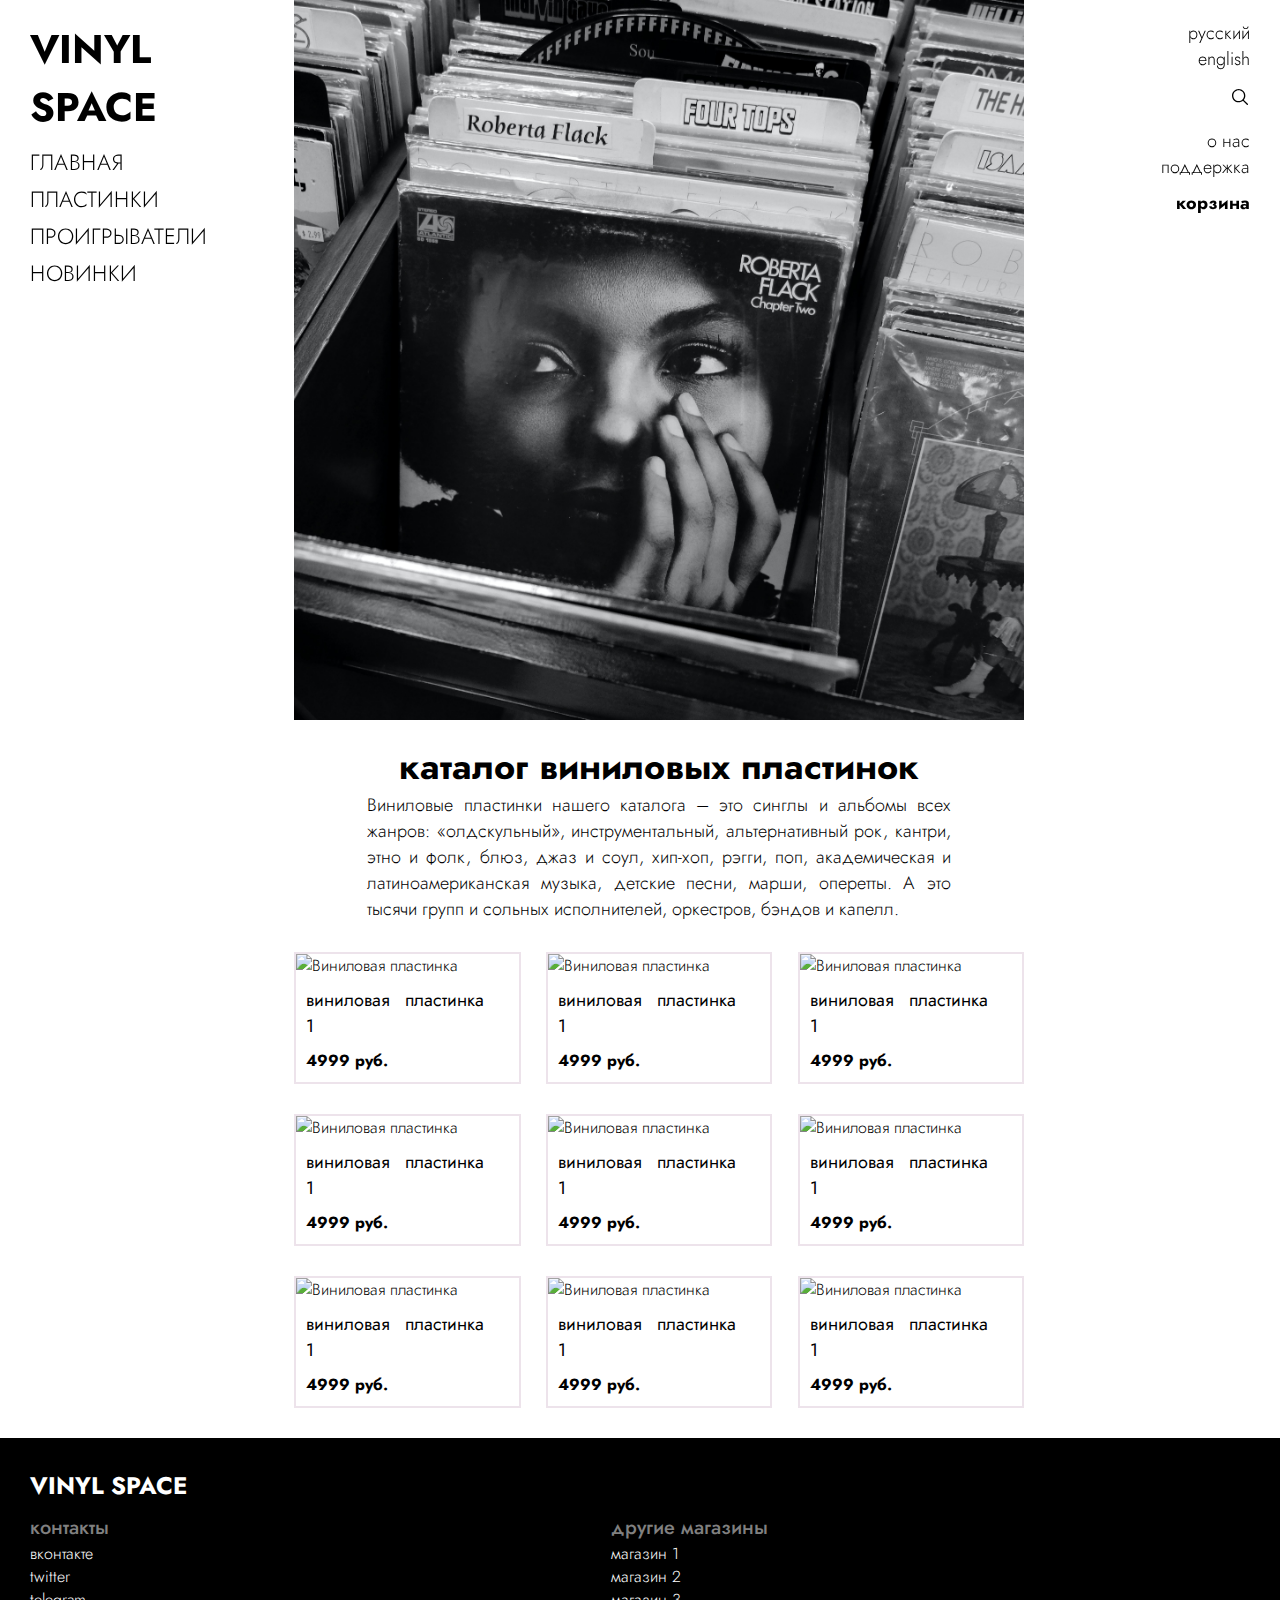
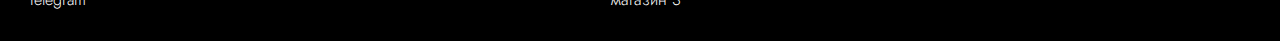
==== plastinki.html @ 3966458c "Add files via upload" ====
<!DOCTYPE html>
<html lang="en">
<head>
    <meta charset="UTF-8">
    <meta http-equiv="X-UA-Compatible" content="IE=edge">
    <meta name="viewport" content="width=device-width, initial-scale=1.0">
    <title> VS Main</title>
    <link rel="stylesheet" href="css/reset.css">
    <link rel="stylesheet" href="css/index.css">
</head>
<body>
    <header>
        <div class="header-left">
            <nav>
                <h1 class="main-h"> Vinyl Space </h1>
                <a href="index.html"> Главная </a>
                <a href="plastinki.html"> Пластинки </a>
                <a href="proigrivateli.html"> Проигрыватели </a>
                <a href="#"> Новинки </a>
            </nav>
        </div>
        <div class="header-right">
            <nav>
                <nav>
                    <a class="a-russian"
                    href="#"> русский </a>
                    <a class="a-english" href="#"> english </a>
                    <form class="search-form">
                        <input type="text" id="search">
                        <label for="search">
                            <img class="label-search" src="assets/icons/icons8-search.svg" alt="search icon">
                        </label>
                    </form>
                    <a href="#"> о нас </a>
                    <a href="#"> поддержка </a>
                    <a class="a-cart" href="#"> корзина </a>
                </nav>
            </nav>
        </div>
        <div class="header-min">
            <h2 class="header-min-h"> VINYL SPACE</h2>
            <img src="assets/icons/burger-menu.png" alt="burger-menu">
        </div>
    </header>
    <main>
        <div class="screen">
            <img class="plastinki-main" src="assets/plastinki-main.jpg" alt="plastinki">
            
            <div class="text-block">
                <h2> каталог виниловых пластинок </h2>
                <p> Виниловые пластинки нашего каталога – это синглы и альбомы всех жанров: «олдскульный», инструментальный, альтернативный рок, кантри, этно и фолк, блюз, джаз и соул, хип-хоп, рэгги, поп, академическая и латиноамериканская музыка, детские песни, марши, оперетты. А это тысячи групп и сольных исполнителей, оркестров, бэндов и капелл.
                </p>
            </div>
            <div class="plastinki-catalog">
                <div class="vinyl-card">
                    <img src="assets/vinyl2.jpg" alt="Виниловая пластинка">
                    <p> виниловая пластинка 1 </p>
                    <h3 class="vinyl-cost"> 4999 руб.</h3>
                </div>
                <div class="vinyl-card">
                    <img src="assets/vinyl2.jpg" alt="Виниловая пластинка">
                    <p> виниловая пластинка 1 </p>
                    <h3 class="vinyl-cost"> 4999 руб. </h3>
                </div>
                <div class="vinyl-card">
                    <img src="assets/vinyl2.jpg" alt="Виниловая пластинка">
                    <p> виниловая пластинка 1 </p>
                    <h3 class="vinyl-cost"> 4999 руб. </h3>
                </div>
                <div class="vinyl-card">
                    <img src="assets/vinyl2.jpg" alt="Виниловая пластинка">
                    <p> виниловая пластинка 1 </p>
                    <h3 class="vinyl-cost"> 4999 руб.</h3>
                </div>
                <div class="vinyl-card">
                    <img src="assets/vinyl2.jpg" alt="Виниловая пластинка">
                    <p> виниловая пластинка 1 </p>
                    <h3 class="vinyl-cost"> 4999 руб. </h3>
                </div>
                <div class="vinyl-card">
                    <img src="assets/vinyl2.jpg" alt="Виниловая пластинка">
                    <p> виниловая пластинка 1 </p>
                    <h3 class="vinyl-cost"> 4999 руб. </h3>
                </div>
                <div class="vinyl-card">
                    <img src="assets/vinyl2.jpg" alt="Виниловая пластинка">
                    <p> виниловая пластинка 1 </p>
                    <h3 class="vinyl-cost"> 4999 руб.</h3>
                </div>
                <div class="vinyl-card">
                    <img src="assets/vinyl2.jpg" alt="Виниловая пластинка">
                    <p> виниловая пластинка 1 </p>
                    <h3 class="vinyl-cost"> 4999 руб. </h3>
                </div>
                <div class="vinyl-card">
                    <img src="assets/vinyl2.jpg" alt="Виниловая пластинка">
                    <p> виниловая пластинка 1 </p>
                    <h3 class="vinyl-cost"> 4999 руб. </h3>
                </div>
            </div>
        </div>
    </main>
    <footer>
        <h3 class="footer-h"> VINYL SPACE </h3>
        <div class="footer-text">
            <div class="footer-text-1">
                <p> контакты </p>
                <a href="https://vk.com/nika.ginger"> вконтакте </a>
                <a href="https://twitter.com/nika_ginger#"> twitter </a>
                <a href="https://t.me/nikaglnger"> telegram </a>
            </div>
            <div class="footer-text-1">
                <p> другие магазины </p>
                <a href="#"> магазин 1 </a>
                <a href="#"> магазин 2 </a>
                <a href="#"> магазин 3 </a>
            </div>
        </div>
    </footer>
</body>
</html>
---- css/index.css ----
@import url('https://fonts.googleapis.com/css2?family=Jost:wght@100;300;400;600;700;900&display=swap');

@media (max-width:900px) {
    .header-left > *{
        display:none;
    }
    .header-right > *{
        display:none;
    }

    .header-min{
        position: fixed;
        
        top: 0px;
        left: 0px;
        display: flex;
        background-color: white;
        width: 100%;
        align-items: center;
        justify-content: space-between;
        border-bottom: 2px solid black;
    }

    .header-min-h{
        display: flex;
        text-align: left;
        flex-grow: 1;
        font-size: 20px;
        margin-top: 0px;
        padding: 0px 10px;
    }

    .header-min img{
        width: 20px;
        height: 20px;
        margin: 15px;
    }

    .plastinki-catalog{
        margin-left: 30px;
        margin-right: 30px;
    }
}

@media (min-width: 901px){
    .header-min > *{
        display: none;
    }
    .header-left{
        display: flex;
        position: fixed;
        left: 0px;
        margin-left: 30px;
        margin-top: 20px;
        max-width: 20vw;
        justify-content: flex-start;
        z-index: 2;
    }
    .header-right{
        display: flex;
        position: fixed;
        right: 0px;
        margin-right: 30px;
        margin-top: 20px;
        width: 20vw;
        text-align: end;
        justify-content: flex-end;
        z-index: 2;
    }
    
    
    
    
    .main-h{
        text-transform: uppercase;
        font-size: 40px;
        margin-bottom: 10px;
        cursor: pointer;
    }
    
    .header-left a{
        font-size: 22px;
        text-transform: uppercase;
        display: block;
        margin-bottom: 5px;
        cursor: pointer;
        transition: color 0.5s;
    }
    
    
    .header-right a{
        font-size: 18px;
        text-transform: lowercase;
        display: block;
        cursor: pointer;
        transition: color 0.5s;
    }
    
    .header-right a:hover, .header-left a:hover{
        color: rgb(190, 190, 190);
    }
    
    .a-cart{
        font-weight: 700;
        margin-top: 10px;
    
    }
    
    .search-form{
        display: flex;
        justify-content: flex-end;
        margin: 15px 0px;
        width: 15vw;
    }
    
    .search-form:hover{
        border-bottom: 1px solid black;
    }
    .label-search{
        display: inline-block;
        min-width: 20px;
        height: 20px;
    }
    
    
    
    #search{
        background:none;
        flex-grow: 1;
    }
    
    .screen{
        margin-left: 23vw;
        margin-right: 20vw;
        max-width: 100%;
    }
}



body{
    font-family: 'Jost', sans-serif;
    font-size: 16px;
    font-weight: 300;
    scroll-behavior: smooth;
}

h1, h2, h3, h4, h5 {
    font-weight: 700;
}


h2{
    font-size: 36px;
    text-align: center;
    margin-top: 20px;
    font-weight: 700;
}

.main-video{
    display: flex;
    width: 100vw;
    object-fit: cover;
    height: 100vh;
    overflow: hidden;
    z-index: 1;

}
.text-block{
    display: flex;
    justify-content: center;
    flex-wrap: wrap;
}
.screen p{
    margin-bottom: 30px;
    text-align:justify;
    font-size: 18px;
    max-width: 80%;
}

.plastinki-main{
    width: 100%;
    height: 80vh;
    object-fit: cover;
}

.plastinki-catalog{
    display: flex;
    max-width: 100%;
    justify-content: space-between;
    flex-wrap: wrap;
}

.vinyl-card{
    border: 2px solid #EDE3EB;
    width: 31%;
    transition: border 1s;
    margin-bottom: 30px;
    transition: transform 0.5s;
}

.vinyl-card p{
    display: flex;
    margin: 10px 10px;
    font-weight: 400;
}

.vinyl-card h3{
    margin: 10px 10px;
}

.vinyl-card img{
    width: 100%;
    object-fit: cover;
}

.vinyl-card:hover{
    transform:scale(1.03)
}


.main-div{
    font-weight: 400;
    display: flex;
    width: 100vw;
    height: 100vh;
    background-color:white;
    justify-content: center;
    align-items: center;
    flex-wrap: wrap;
}


.form-enter{
    display: flex;
    width: 30vw;
    flex-wrap: wrap;
}

.form-enter label{
    font-size: 24px;
    width: 100%;
}

.form-enter input{
    width: 100%;
    height: 40px;
    background-color: transparent;
    border-bottom: 2px solid black;
    margin-bottom: 10px;
}

.enter-button{
    width: 200px;
    background-color: black;
    color: white;
    margin-top: 20px;
    height: 50px;
    transition: color 0.5s, background-color 0.5s;
}

.enter-button:hover{
    color: black;
    background-color: white;
    border: 2px solid black;
}

.first-label{
    margin-top: 30px;
}

footer{
    display: flex;
    max-width: 100%;
    flex-direction: column;
    align-content: flex-start;
    background: #000;
    color: white;
    padding: 30px;
}

.footer-h{
    font-size: 24px;
    margin-bottom: 10px;
    display: inline-block;
    
}
.footer-text{
    display: flex;
    justify-content: space-between;
    gap: 20px;
    
}

.footer-text-1{
    flex-grow: 1;
    display: flex;
    flex-flow:column wrap;
}

.footer-text-1 p{
    font-size: 20px;;
    color:gray;
    font-weight: 500;
}

.footer-text-1 a{
    font-size: 16px;
    color: white;
    transition: transform 0.5s;
}

.footer-text-1 a:hover{
    transform: translateY(-5px);
}

.footer-text-adress{
    flex-grow: 3;
}
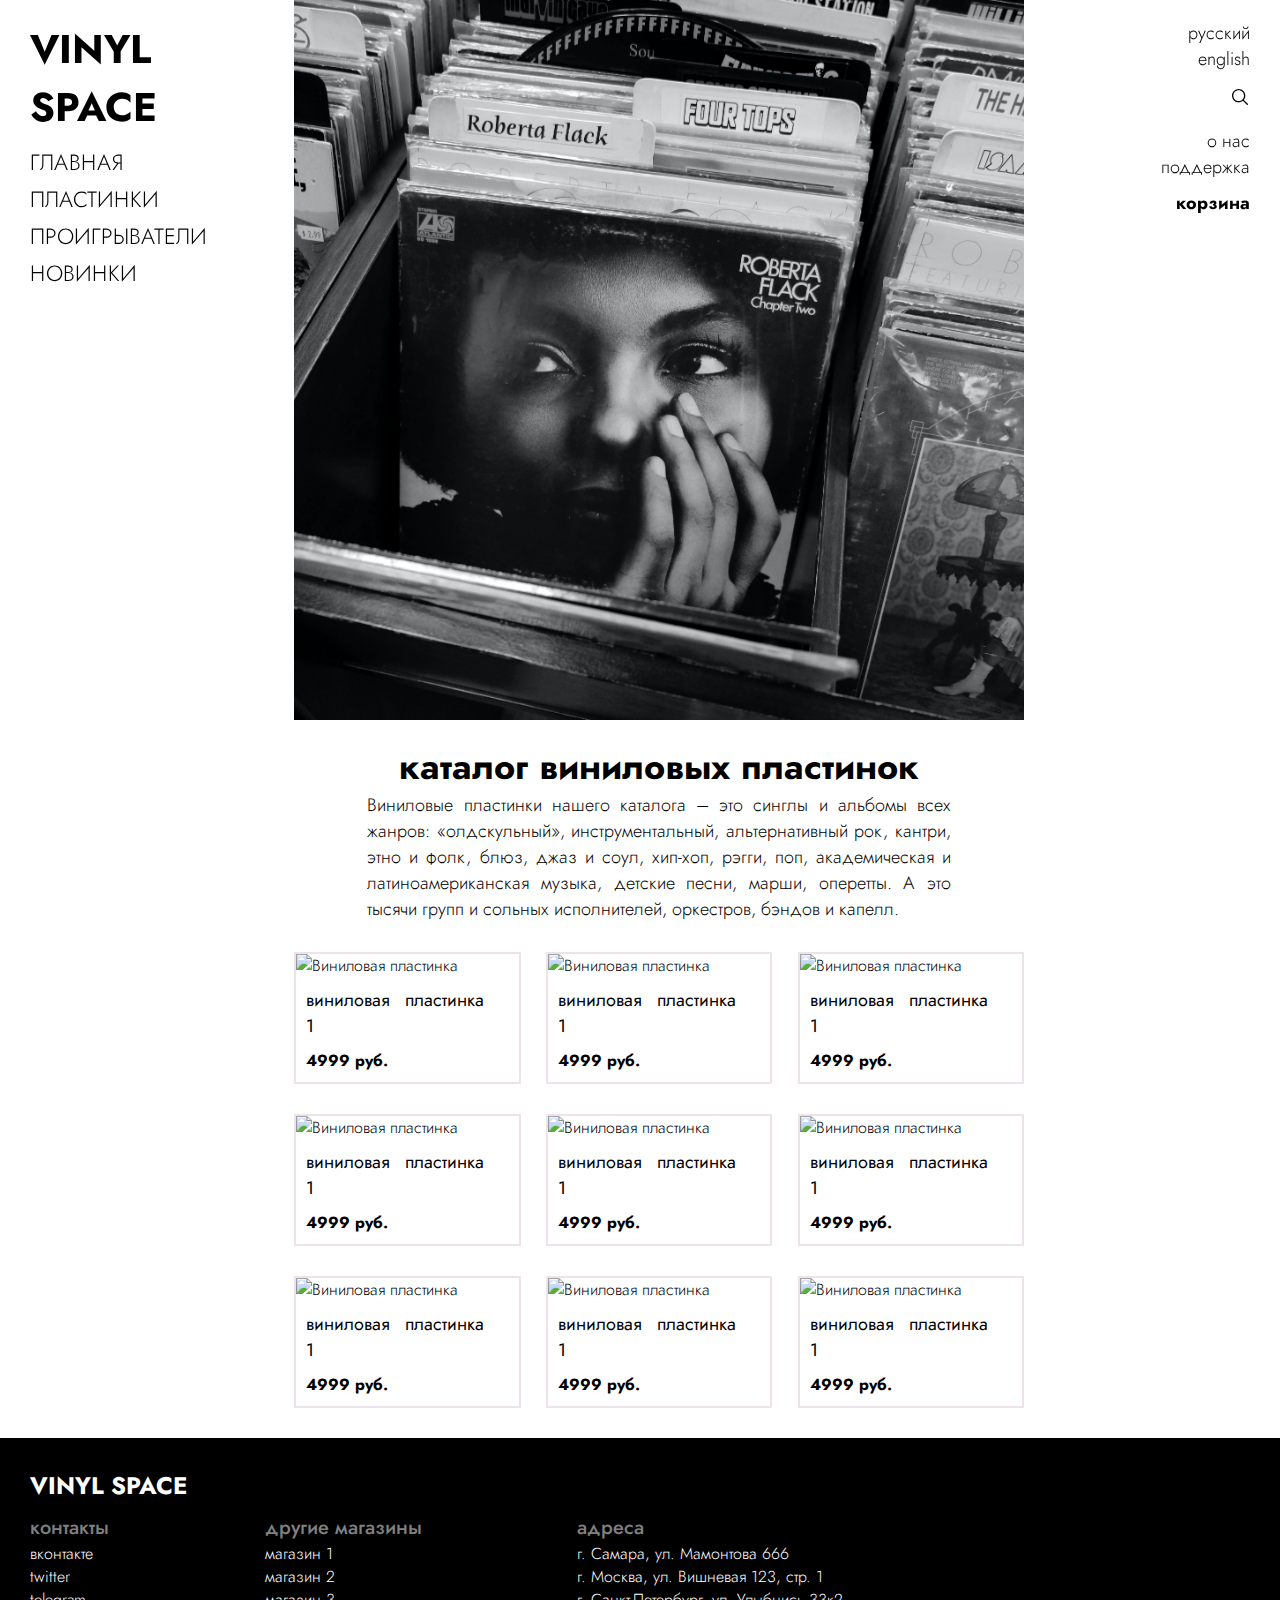
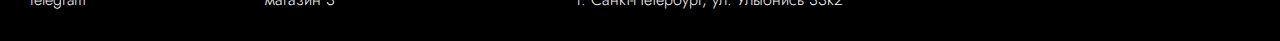
==== commit ed00b998: "Update plastinki.html" ====
--- a/plastinki.html
+++ b/plastinki.html
@@ -115,7 +115,13 @@
                 <a href="#"> магазин 2 </a>
                 <a href="#"> магазин 3 </a>
             </div>
+            <div class="footer-text-1 footer-text-adress">
+                <p> адреса </p>
+                г. Самара, ул. Мамонтова 666 <br>
+                г. Москва, ул. Вишневая 123, стр. 1 <br>
+                г. Санкт-Петербург, ул. Улыбнись 33к2 <br>
+            </div>
         </div>
     </footer>
 </body>
-</html>+</html>
